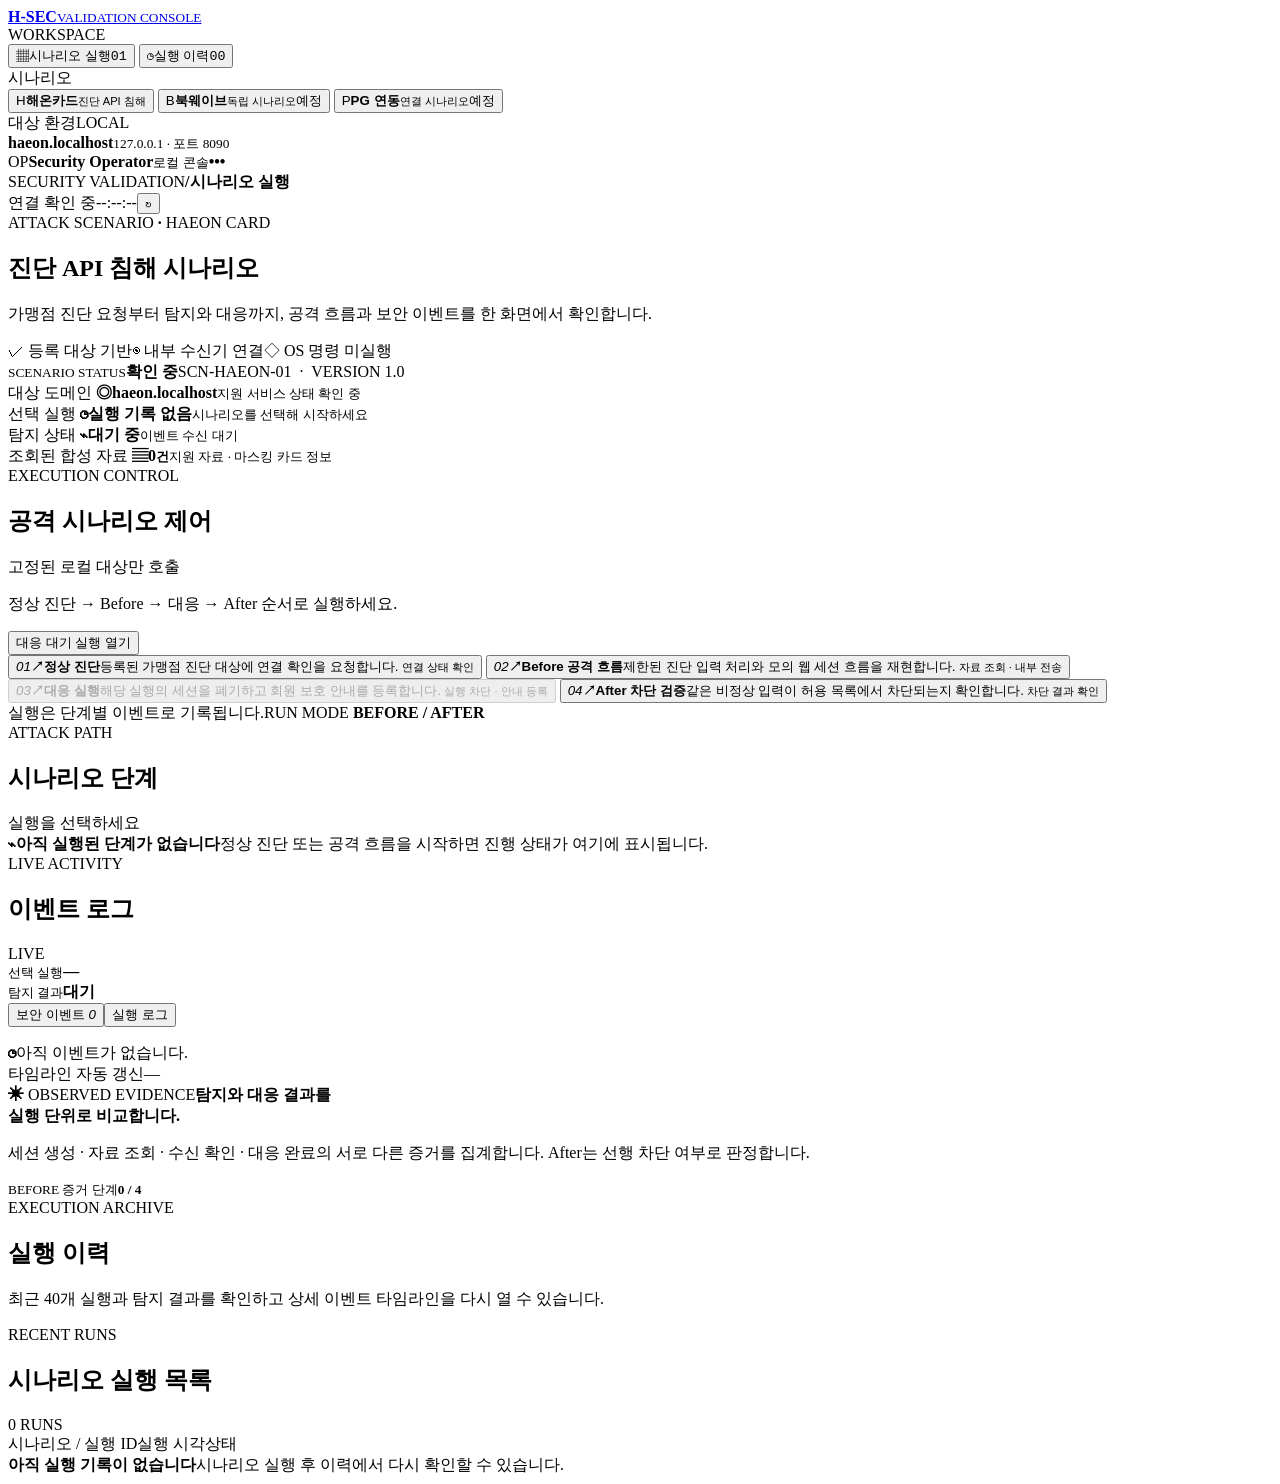
==== services/haeon-attack-console/www/index.html @ c0e7b939 "feat: add haeon attack scenario console" ====
<!doctype html>
<html lang="ko">
<head>
<meta charset="utf-8"><meta name="viewport" content="width=device-width,initial-scale=1">
<meta name="theme-color" content="#101820"><title>Security Validation Console | Haeon</title>
<link rel="stylesheet" href="/styles.css"><script src="/app.js" defer></script>
</head>
<body>
<div class="app-shell">
<aside class="sidebar">
  <a class="brand" href="/"><span class="brand-mark"><i></i><i></i><i></i></span><span><strong>H-SEC</strong><small>VALIDATION CONSOLE</small></span></a>
  <div class="side-label">WORKSPACE</div>
  <button class="nav-item active" data-view="overview" aria-label="시나리오 실행" title="시나리오 실행"><span class="nav-icon">▦</span><span>시나리오 실행</span><kbd>01</kbd></button>
  <button class="nav-item" data-view="history" aria-label="실행 이력" title="실행 이력"><span class="nav-icon">◷</span><span>실행 이력</span><kbd id="runCount">00</kbd></button>
  <div class="side-divider"></div>
  <div class="side-label">시나리오</div>
  <button class="scenario-item active" data-scenario="haeon" aria-label="해온카드 진단 API" title="해온카드 진단 API"><span class="scenario-symbol haeon">H</span><span class="scenario-copy"><strong>해온카드</strong><small>진단 API 침해</small></span><i class="live-dot"></i></button>
  <button class="scenario-item planned" data-scenario="bookwave" aria-label="북웨이브 독립 시나리오" title="북웨이브 독립 시나리오"><span class="scenario-symbol bookwave">B</span><span class="scenario-copy"><strong>북웨이브</strong><small>독립 시나리오</small></span><span class="planned-tag">예정</span></button>
  <button class="scenario-item planned" data-scenario="pg" aria-label="PG 연동 시나리오" title="PG 연동 시나리오"><span class="scenario-symbol pg">P</span><span class="scenario-copy"><strong>PG 연동</strong><small>연결 시나리오</small></span><span class="planned-tag">예정</span></button>
  <div class="sidebar-spacer"></div>
  <div class="target-card"><div class="target-head"><i></i>대상 환경<span>LOCAL</span></div><strong>haeon.localhost</strong><small>127.0.0.1 · 포트 8090</small></div>
  <div class="operator"><span class="operator-avatar">OP</span><span><strong>Security Operator</strong><small>로컬 콘솔</small></span><b>•••</b></div>
</aside>
<div class="main-shell">
<header class="topbar"><div class="crumbs"><span>SECURITY VALIDATION</span><b>/</b><strong id="topCrumb">시나리오 실행</strong></div><div class="top-actions"><span class="connection"><i></i><span id="connectionText">연결 확인 중</span></span><span class="vline"></span><span class="clock" id="clock">--:--:--</span><button id="refreshButton" class="refresh" aria-label="새로고침">↻</button></div></header>
<main id="overviewView" class="page-view">
<section class="hero"><div class="hero-grid"></div><div class="hero-copy"><div class="eyebrow"><i></i>ATTACK SCENARIO <b>·</b> HAEON CARD</div><h1>진단 API 침해 시나리오</h1><p>가맹점 진단 요청부터 탐지와 대응까지, 공격 흐름과 보안 이벤트를 한 화면에서 확인합니다.</p><div class="hero-meta"><span>✓ 등록 대상 기반</span><span>◉ 내부 수신기 연결</span><span>◇ OS 명령 미실행</span></div></div><div class="hero-side"><small>SCENARIO STATUS</small><strong id="targetReadiness">확인 중</strong><span>SCN-HAEON-01&nbsp; · &nbsp;VERSION 1.0</span></div></section>
<section class="metrics">
<article><label>대상 도메인 <b>◎</b></label><strong class="mono">haeon.localhost</strong><small id="targetConnection">지원 서비스 상태 확인 중</small></article>
<article><label>선택 실행 <b>◷</b></label><strong id="metricLastRun">실행 기록 없음</strong><small id="metricLastRunNote">시나리오를 선택해 시작하세요</small></article>
<article><label>탐지 상태 <b>⌁</b></label><strong id="metricDetection">대기 중</strong><small id="metricDetectionNote">이벤트 수신 대기</small></article>
<article class="metric-highlight"><label>조회된 합성 자료 <b>▤</b></label><strong><span id="metricRecords">0</span><small>건</small></strong><small>지원 자료 · 마스킹 카드 정보</small></article>
</section>
<div class="content-grid">
<div class="primary-column">
<section class="panel execution-panel"><div class="panel-heading"><div><label>EXECUTION CONTROL</label><h2>공격 시나리오 제어</h2></div><span class="secure-badge"><i></i> 고정된 로컬 대상만 호출</span></div>
<p id="executionHint" class="execution-hint" role="status">정상 진단 → Before → 대응 → After 순서로 실행하세요.</p><button id="pendingRunButton" class="pending-run hidden" type="button">대응 대기 실행 열기</button><div class="action-grid">
<button class="action-card baseline" data-run-mode="baseline"><span class="action-top"><i>01</i><b>↗</b></span><strong>정상 진단</strong><span>등록된 가맹점 진단 대상에 연결 확인을 요청합니다.</span><small><i></i> 연결 상태 확인</small></button>
<button class="action-card before" data-run-mode="before"><span class="action-top"><i>02</i><b>↗</b></span><strong>Before 공격 흐름</strong><span>제한된 진단 입력 처리와 모의 웹 세션 흐름을 재현합니다.</span><small><i></i> 자료 조회 · 내부 전송</small></button>
<button class="action-card respond" id="respondButton" disabled><span class="action-top"><i>03</i><b>↗</b></span><strong>대응 실행</strong><span>해당 실행의 세션을 폐기하고 회원 보호 안내를 등록합니다.</span><small><i></i> 실행 차단 · 안내 등록</small></button>
<button class="action-card after" data-run-mode="after"><span class="action-top"><i>04</i><b>↗</b></span><strong>After 차단 검증</strong><span>같은 비정상 입력이 허용 목록에서 차단되는지 확인합니다.</span><small><i></i> 차단 결과 확인</small></button>
</div><div class="execution-foot"><span><i></i> 실행은 단계별 이벤트로 기록됩니다.</span><span>RUN MODE <b>BEFORE / AFTER</b></span></div></section>
<section class="panel sequence-panel"><div class="panel-heading"><div><label>ATTACK PATH</label><h2>시나리오 단계</h2></div><span id="selectedRunLabel" class="run-label">실행을 선택하세요</span></div><div id="stageList" class="stage-list empty-state"><b class="empty-icon">⌁</b><strong>아직 실행된 단계가 없습니다</strong><span>정상 진단 또는 공격 흐름을 시작하면 진행 상태가 여기에 표시됩니다.</span></div></section>
</div>
<aside class="activity-column">
<section class="panel activity-panel"><div class="panel-heading"><div><label>LIVE ACTIVITY</label><h2>이벤트 로그</h2></div><span class="live-label"><i></i> LIVE</span></div>
<div class="activity-summary"><div><small>선택 실행</small><strong id="activityRunId">—</strong></div><div><small>탐지 결과</small><strong id="activityStatus">대기</strong></div></div>
<div class="tabs"><button class="activity-tab active" data-log-tab="events">보안 이벤트 <i id="eventCount">0</i></button><button class="activity-tab" data-log-tab="steps">실행 로그</button></div>
<p id="upstreamWarning" class="upstream-warning hidden" role="status"></p><div id="eventList" class="event-list empty-state"><b class="empty-icon">◷</b><span>아직 이벤트가 없습니다.</span></div><div id="stepLogList" class="event-list hidden"></div>
<footer><span><i></i> 타임라인 자동 갱신</span><span id="lastUpdated">—</span></footer></section>
<section class="panel detection-card"><label><b>✳</b> OBSERVED EVIDENCE</label><strong>탐지와 대응 결과를<br>실행 단위로 비교합니다.</strong><p>세션 생성 · 자료 조회 · 수신 확인 · 대응 완료의 서로 다른 증거를 집계합니다. After는 선행 차단 여부로 판정합니다.</p><div class="coverage-track"><i></i></div><small><span>BEFORE 증거 단계</span><b id="signalCount">0 / 4</b></small></section>
</aside></div>
</main>
<main id="historyView" class="page-view hidden"><section class="history-header"><div class="eyebrow"><i></i>EXECUTION ARCHIVE</div><h1>실행 이력</h1><p>최근 40개 실행과 탐지 결과를 확인하고 상세 이벤트 타임라인을 다시 열 수 있습니다.</p></section><section class="panel history-panel"><div class="panel-heading"><div><label>RECENT RUNS</label><h2>시나리오 실행 목록</h2></div><span id="historyCount" class="run-label">0 RUNS</span></div><div class="history-table-head"><span>시나리오 / 실행 ID</span><span>실행 시각</span><span>상태</span><span></span></div><div id="historyList" class="history-list empty-state"><strong>아직 실행 기록이 없습니다</strong><span>시나리오 실행 후 이력에서 다시 확인할 수 있습니다.</span></div></section></main>
</div></div>
<div id="toast" class="toast" role="status"></div></body></html>
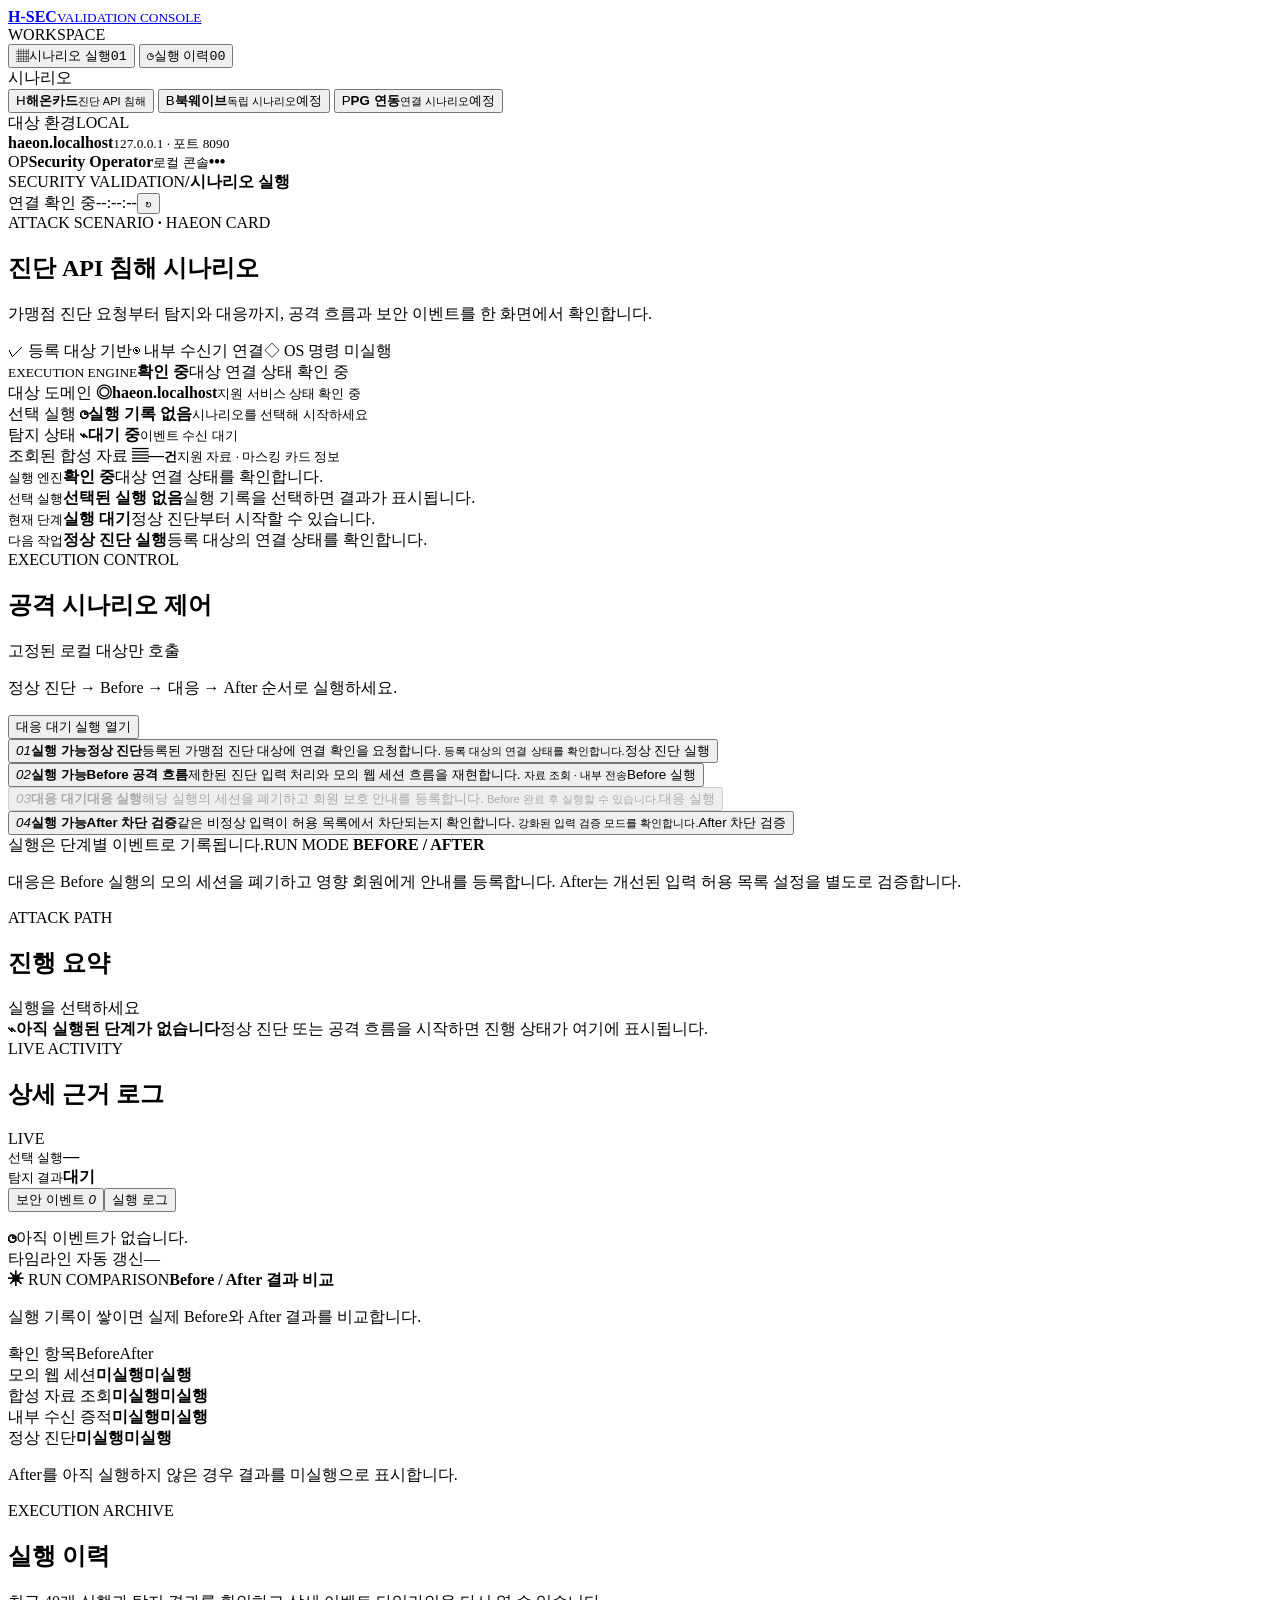
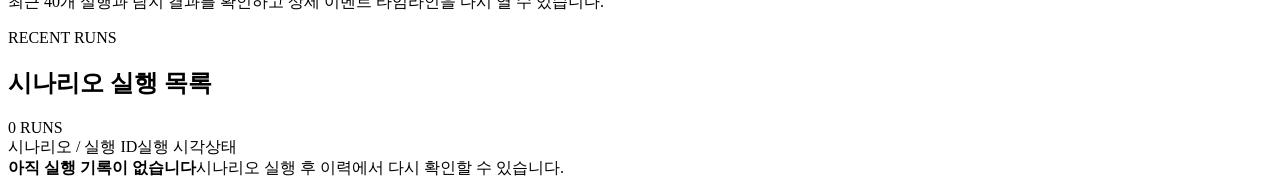
==== commit c155e863: "feat: refine haeon merchant and scenario console UX" ====
--- a/services/haeon-attack-console/www/index.html
+++ b/services/haeon-attack-console/www/index.html
@@ -24,33 +24,39 @@
 <div class="main-shell">
 <header class="topbar"><div class="crumbs"><span>SECURITY VALIDATION</span><b>/</b><strong id="topCrumb">시나리오 실행</strong></div><div class="top-actions"><span class="connection"><i></i><span id="connectionText">연결 확인 중</span></span><span class="vline"></span><span class="clock" id="clock">--:--:--</span><button id="refreshButton" class="refresh" aria-label="새로고침">↻</button></div></header>
 <main id="overviewView" class="page-view">
-<section class="hero"><div class="hero-grid"></div><div class="hero-copy"><div class="eyebrow"><i></i>ATTACK SCENARIO <b>·</b> HAEON CARD</div><h1>진단 API 침해 시나리오</h1><p>가맹점 진단 요청부터 탐지와 대응까지, 공격 흐름과 보안 이벤트를 한 화면에서 확인합니다.</p><div class="hero-meta"><span>✓ 등록 대상 기반</span><span>◉ 내부 수신기 연결</span><span>◇ OS 명령 미실행</span></div></div><div class="hero-side"><small>SCENARIO STATUS</small><strong id="targetReadiness">확인 중</strong><span>SCN-HAEON-01&nbsp; · &nbsp;VERSION 1.0</span></div></section>
+<section class="hero"><div class="hero-grid"></div><div class="hero-copy"><div class="eyebrow"><i></i>ATTACK SCENARIO <b>·</b> HAEON CARD</div><h1>진단 API 침해 시나리오</h1><p>가맹점 진단 요청부터 탐지와 대응까지, 공격 흐름과 보안 이벤트를 한 화면에서 확인합니다.</p><div class="hero-meta"><span>✓ 등록 대상 기반</span><span>◉ 내부 수신기 연결</span><span>◇ OS 명령 미실행</span></div></div><div class="hero-side"><small>EXECUTION ENGINE</small><strong id="targetReadiness" role="status">확인 중</strong><span id="engineSummary">대상 연결 상태 확인 중</span></div></section>
 <section class="metrics">
 <article><label>대상 도메인 <b>◎</b></label><strong class="mono">haeon.localhost</strong><small id="targetConnection">지원 서비스 상태 확인 중</small></article>
 <article><label>선택 실행 <b>◷</b></label><strong id="metricLastRun">실행 기록 없음</strong><small id="metricLastRunNote">시나리오를 선택해 시작하세요</small></article>
 <article><label>탐지 상태 <b>⌁</b></label><strong id="metricDetection">대기 중</strong><small id="metricDetectionNote">이벤트 수신 대기</small></article>
-<article class="metric-highlight"><label>조회된 합성 자료 <b>▤</b></label><strong><span id="metricRecords">0</span><small>건</small></strong><small>지원 자료 · 마스킹 카드 정보</small></article>
+<article class="metric-highlight"><label>조회된 합성 자료 <b>▤</b></label><strong><span id="metricRecords">—</span><small id="metricRecordsUnit">건</small></strong><small>지원 자료 · 마스킹 카드 정보</small></article>
+</section>
+<section class="run-context" aria-label="현재 실행 상태">
+<article><small>실행 엔진</small><strong id="engineState">확인 중</strong><span id="engineStateNote">대상 연결 상태를 확인합니다.</span></article>
+<article><small>선택 실행</small><strong id="selectedRunState">선택된 실행 없음</strong><span id="selectedRunStateNote">실행 기록을 선택하면 결과가 표시됩니다.</span></article>
+<article><small>현재 단계</small><strong id="currentPhase">실행 대기</strong><span id="currentPhaseNote">정상 진단부터 시작할 수 있습니다.</span></article>
+<article><small>다음 작업</small><strong id="nextAction">정상 진단 실행</strong><span id="nextActionNote">등록 대상의 연결 상태를 확인합니다.</span></article>
 </section>
 <div class="content-grid">
 <div class="primary-column">
 <section class="panel execution-panel"><div class="panel-heading"><div><label>EXECUTION CONTROL</label><h2>공격 시나리오 제어</h2></div><span class="secure-badge"><i></i> 고정된 로컬 대상만 호출</span></div>
 <p id="executionHint" class="execution-hint" role="status">정상 진단 → Before → 대응 → After 순서로 실행하세요.</p><button id="pendingRunButton" class="pending-run hidden" type="button">대응 대기 실행 열기</button><div class="action-grid">
-<button class="action-card baseline" data-run-mode="baseline"><span class="action-top"><i>01</i><b>↗</b></span><strong>정상 진단</strong><span>등록된 가맹점 진단 대상에 연결 확인을 요청합니다.</span><small><i></i> 연결 상태 확인</small></button>
-<button class="action-card before" data-run-mode="before"><span class="action-top"><i>02</i><b>↗</b></span><strong>Before 공격 흐름</strong><span>제한된 진단 입력 처리와 모의 웹 세션 흐름을 재현합니다.</span><small><i></i> 자료 조회 · 내부 전송</small></button>
-<button class="action-card respond" id="respondButton" disabled><span class="action-top"><i>03</i><b>↗</b></span><strong>대응 실행</strong><span>해당 실행의 세션을 폐기하고 회원 보호 안내를 등록합니다.</span><small><i></i> 실행 차단 · 안내 등록</small></button>
-<button class="action-card after" data-run-mode="after"><span class="action-top"><i>04</i><b>↗</b></span><strong>After 차단 검증</strong><span>같은 비정상 입력이 허용 목록에서 차단되는지 확인합니다.</span><small><i></i> 차단 결과 확인</small></button>
-</div><div class="execution-foot"><span><i></i> 실행은 단계별 이벤트로 기록됩니다.</span><span>RUN MODE <b>BEFORE / AFTER</b></span></div></section>
-<section class="panel sequence-panel"><div class="panel-heading"><div><label>ATTACK PATH</label><h2>시나리오 단계</h2></div><span id="selectedRunLabel" class="run-label">실행을 선택하세요</span></div><div id="stageList" class="stage-list empty-state"><b class="empty-icon">⌁</b><strong>아직 실행된 단계가 없습니다</strong><span>정상 진단 또는 공격 흐름을 시작하면 진행 상태가 여기에 표시됩니다.</span></div></section>
+<button class="action-card baseline" data-run-mode="baseline"><span class="action-top"><i>01</i><b id="actionStatusBaseline">실행 가능</b></span><strong>정상 진단</strong><span class="action-description">등록된 가맹점 진단 대상에 연결 확인을 요청합니다.</span><small id="actionReasonBaseline"><i></i> 등록 대상의 연결 상태를 확인합니다.</small><span id="actionCtaBaseline" class="action-cta">정상 진단 실행</span></button>
+<button class="action-card before" data-run-mode="before"><span class="action-top"><i>02</i><b id="actionStatusBefore">실행 가능</b></span><strong>Before 공격 흐름</strong><span class="action-description">제한된 진단 입력 처리와 모의 웹 세션 흐름을 재현합니다.</span><small id="actionReasonBefore"><i></i> 자료 조회 · 내부 전송</small><span id="actionCtaBefore" class="action-cta">Before 실행</span></button>
+<button class="action-card respond" id="respondButton" disabled><span class="action-top"><i>03</i><b id="actionStatusRespond">대응 대기</b></span><strong>대응 실행</strong><span class="action-description">해당 실행의 세션을 폐기하고 회원 보호 안내를 등록합니다.</span><small id="actionReasonRespond"><i></i> Before 완료 후 실행할 수 있습니다.</small><span id="actionCtaRespond" class="action-cta">대응 실행</span></button>
+<button class="action-card after" data-run-mode="after"><span class="action-top"><i>04</i><b id="actionStatusAfter">실행 가능</b></span><strong>After 차단 검증</strong><span class="action-description">같은 비정상 입력이 허용 목록에서 차단되는지 확인합니다.</span><small id="actionReasonAfter"><i></i> 강화된 입력 검증 모드를 확인합니다.</small><span id="actionCtaAfter" class="action-cta">After 차단 검증</span></button>
+</div><div class="execution-foot"><span><i></i> 실행은 단계별 이벤트로 기록됩니다.</span><span>RUN MODE <b>BEFORE / AFTER</b></span></div><p class="policy-note">대응은 Before 실행의 모의 세션을 폐기하고 영향 회원에게 안내를 등록합니다. After는 개선된 입력 허용 목록 설정을 별도로 검증합니다.</p></section>
+<section class="panel sequence-panel"><div class="panel-heading"><div><label>ATTACK PATH</label><h2>진행 요약</h2></div><span id="selectedRunLabel" class="run-label">실행을 선택하세요</span></div><div id="stageList" class="stage-list empty-state" role="list"><b class="empty-icon">⌁</b><strong>아직 실행된 단계가 없습니다</strong><span>정상 진단 또는 공격 흐름을 시작하면 진행 상태가 여기에 표시됩니다.</span></div></section>
 </div>
 <aside class="activity-column">
-<section class="panel activity-panel"><div class="panel-heading"><div><label>LIVE ACTIVITY</label><h2>이벤트 로그</h2></div><span class="live-label"><i></i> LIVE</span></div>
+<section class="panel activity-panel"><div class="panel-heading"><div><label>LIVE ACTIVITY</label><h2>상세 근거 로그</h2></div><span class="live-label"><i></i> LIVE</span></div>
 <div class="activity-summary"><div><small>선택 실행</small><strong id="activityRunId">—</strong></div><div><small>탐지 결과</small><strong id="activityStatus">대기</strong></div></div>
 <div class="tabs"><button class="activity-tab active" data-log-tab="events">보안 이벤트 <i id="eventCount">0</i></button><button class="activity-tab" data-log-tab="steps">실행 로그</button></div>
-<p id="upstreamWarning" class="upstream-warning hidden" role="status"></p><div id="eventList" class="event-list empty-state"><b class="empty-icon">◷</b><span>아직 이벤트가 없습니다.</span></div><div id="stepLogList" class="event-list hidden"></div>
+<p id="upstreamWarning" class="upstream-warning hidden" role="status"></p><div id="eventList" class="event-list empty-state" role="log" aria-live="polite"><b class="empty-icon">◷</b><span>아직 이벤트가 없습니다.</span></div><div id="stepLogList" class="event-list hidden" role="log" aria-live="polite"></div>
 <footer><span><i></i> 타임라인 자동 갱신</span><span id="lastUpdated">—</span></footer></section>
-<section class="panel detection-card"><label><b>✳</b> OBSERVED EVIDENCE</label><strong>탐지와 대응 결과를<br>실행 단위로 비교합니다.</strong><p>세션 생성 · 자료 조회 · 수신 확인 · 대응 완료의 서로 다른 증거를 집계합니다. After는 선행 차단 여부로 판정합니다.</p><div class="coverage-track"><i></i></div><small><span>BEFORE 증거 단계</span><b id="signalCount">0 / 4</b></small></section>
+<section class="panel comparison-card" aria-labelledby="comparisonTitle"><label><b>✳</b> RUN COMPARISON</label><strong id="comparisonTitle">Before / After 결과 비교</strong><p id="comparisonSummary">실행 기록이 쌓이면 실제 Before와 After 결과를 비교합니다.</p><div class="comparison-table" role="table" aria-label="Before와 After 결과 비교"><div class="comparison-row comparison-head" role="row"><span role="columnheader">확인 항목</span><span role="columnheader">Before</span><span role="columnheader">After</span></div><div class="comparison-row" role="row"><span role="rowheader">모의 웹 세션</span><strong id="comparisonSessionBefore">미실행</strong><strong id="comparisonSessionAfter">미실행</strong></div><div class="comparison-row" role="row"><span role="rowheader">합성 자료 조회</span><strong id="comparisonRecordsBefore">미실행</strong><strong id="comparisonRecordsAfter">미실행</strong></div><div class="comparison-row" role="row"><span role="rowheader">내부 수신 증적</span><strong id="comparisonReceiverBefore">미실행</strong><strong id="comparisonReceiverAfter">미실행</strong></div><div class="comparison-row" role="row"><span role="rowheader">정상 진단</span><strong id="comparisonBaselineBefore">미실행</strong><strong id="comparisonBaselineAfter">미실행</strong></div></div><p id="comparisonNote" class="comparison-note">After를 아직 실행하지 않은 경우 결과를 미실행으로 표시합니다.</p></section>
 </aside></div>
 </main>
 <main id="historyView" class="page-view hidden"><section class="history-header"><div class="eyebrow"><i></i>EXECUTION ARCHIVE</div><h1>실행 이력</h1><p>최근 40개 실행과 탐지 결과를 확인하고 상세 이벤트 타임라인을 다시 열 수 있습니다.</p></section><section class="panel history-panel"><div class="panel-heading"><div><label>RECENT RUNS</label><h2>시나리오 실행 목록</h2></div><span id="historyCount" class="run-label">0 RUNS</span></div><div class="history-table-head"><span>시나리오 / 실행 ID</span><span>실행 시각</span><span>상태</span><span></span></div><div id="historyList" class="history-list empty-state"><strong>아직 실행 기록이 없습니다</strong><span>시나리오 실행 후 이력에서 다시 확인할 수 있습니다.</span></div></section></main>
 </div></div>
-<div id="toast" class="toast" role="status"></div></body></html>+<div id="toast" class="toast" role="status"></div></body></html>
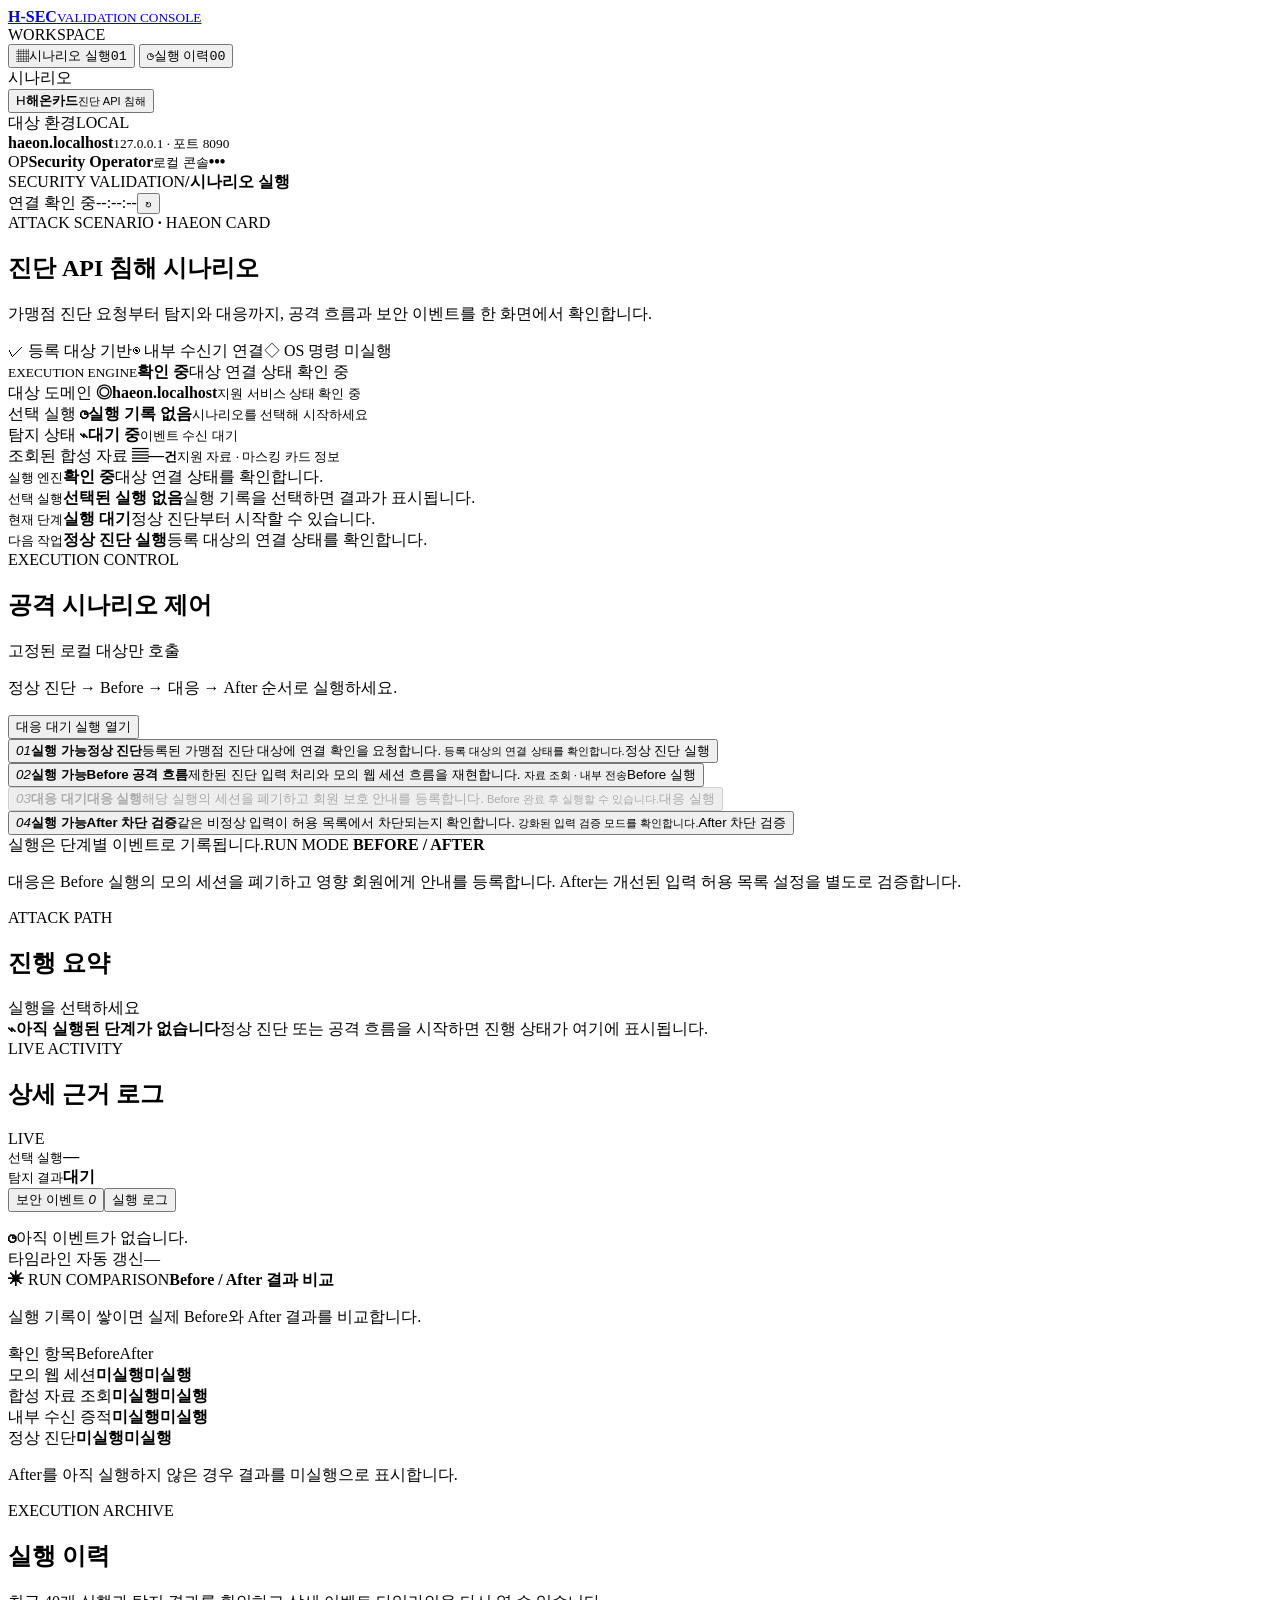
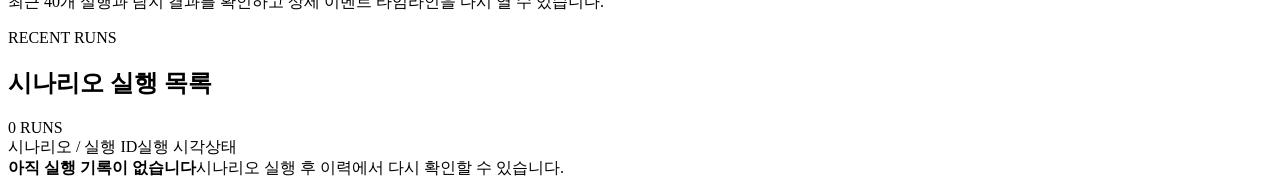
==== commit b56f0520: "Polish Haeon attack console presentation layout" ====
--- a/services/haeon-attack-console/www/index.html
+++ b/services/haeon-attack-console/www/index.html
@@ -3,7 +3,7 @@
 <head>
 <meta charset="utf-8"><meta name="viewport" content="width=device-width,initial-scale=1">
 <meta name="theme-color" content="#101820"><title>Security Validation Console | Haeon</title>
-<link rel="stylesheet" href="/styles.css"><script src="/app.js" defer></script>
+<link rel="stylesheet" href="/styles.css?v=20260928-ux4"><script src="/app.js?v=20260928-ux4" defer></script>
 </head>
 <body>
 <div class="app-shell">
@@ -15,8 +15,6 @@
   <div class="side-divider"></div>
   <div class="side-label">시나리오</div>
   <button class="scenario-item active" data-scenario="haeon" aria-label="해온카드 진단 API" title="해온카드 진단 API"><span class="scenario-symbol haeon">H</span><span class="scenario-copy"><strong>해온카드</strong><small>진단 API 침해</small></span><i class="live-dot"></i></button>
-  <button class="scenario-item planned" data-scenario="bookwave" aria-label="북웨이브 독립 시나리오" title="북웨이브 독립 시나리오"><span class="scenario-symbol bookwave">B</span><span class="scenario-copy"><strong>북웨이브</strong><small>독립 시나리오</small></span><span class="planned-tag">예정</span></button>
-  <button class="scenario-item planned" data-scenario="pg" aria-label="PG 연동 시나리오" title="PG 연동 시나리오"><span class="scenario-symbol pg">P</span><span class="scenario-copy"><strong>PG 연동</strong><small>연결 시나리오</small></span><span class="planned-tag">예정</span></button>
   <div class="sidebar-spacer"></div>
   <div class="target-card"><div class="target-head"><i></i>대상 환경<span>LOCAL</span></div><strong>haeon.localhost</strong><small>127.0.0.1 · 포트 8090</small></div>
   <div class="operator"><span class="operator-avatar">OP</span><span><strong>Security Operator</strong><small>로컬 콘솔</small></span><b>•••</b></div>
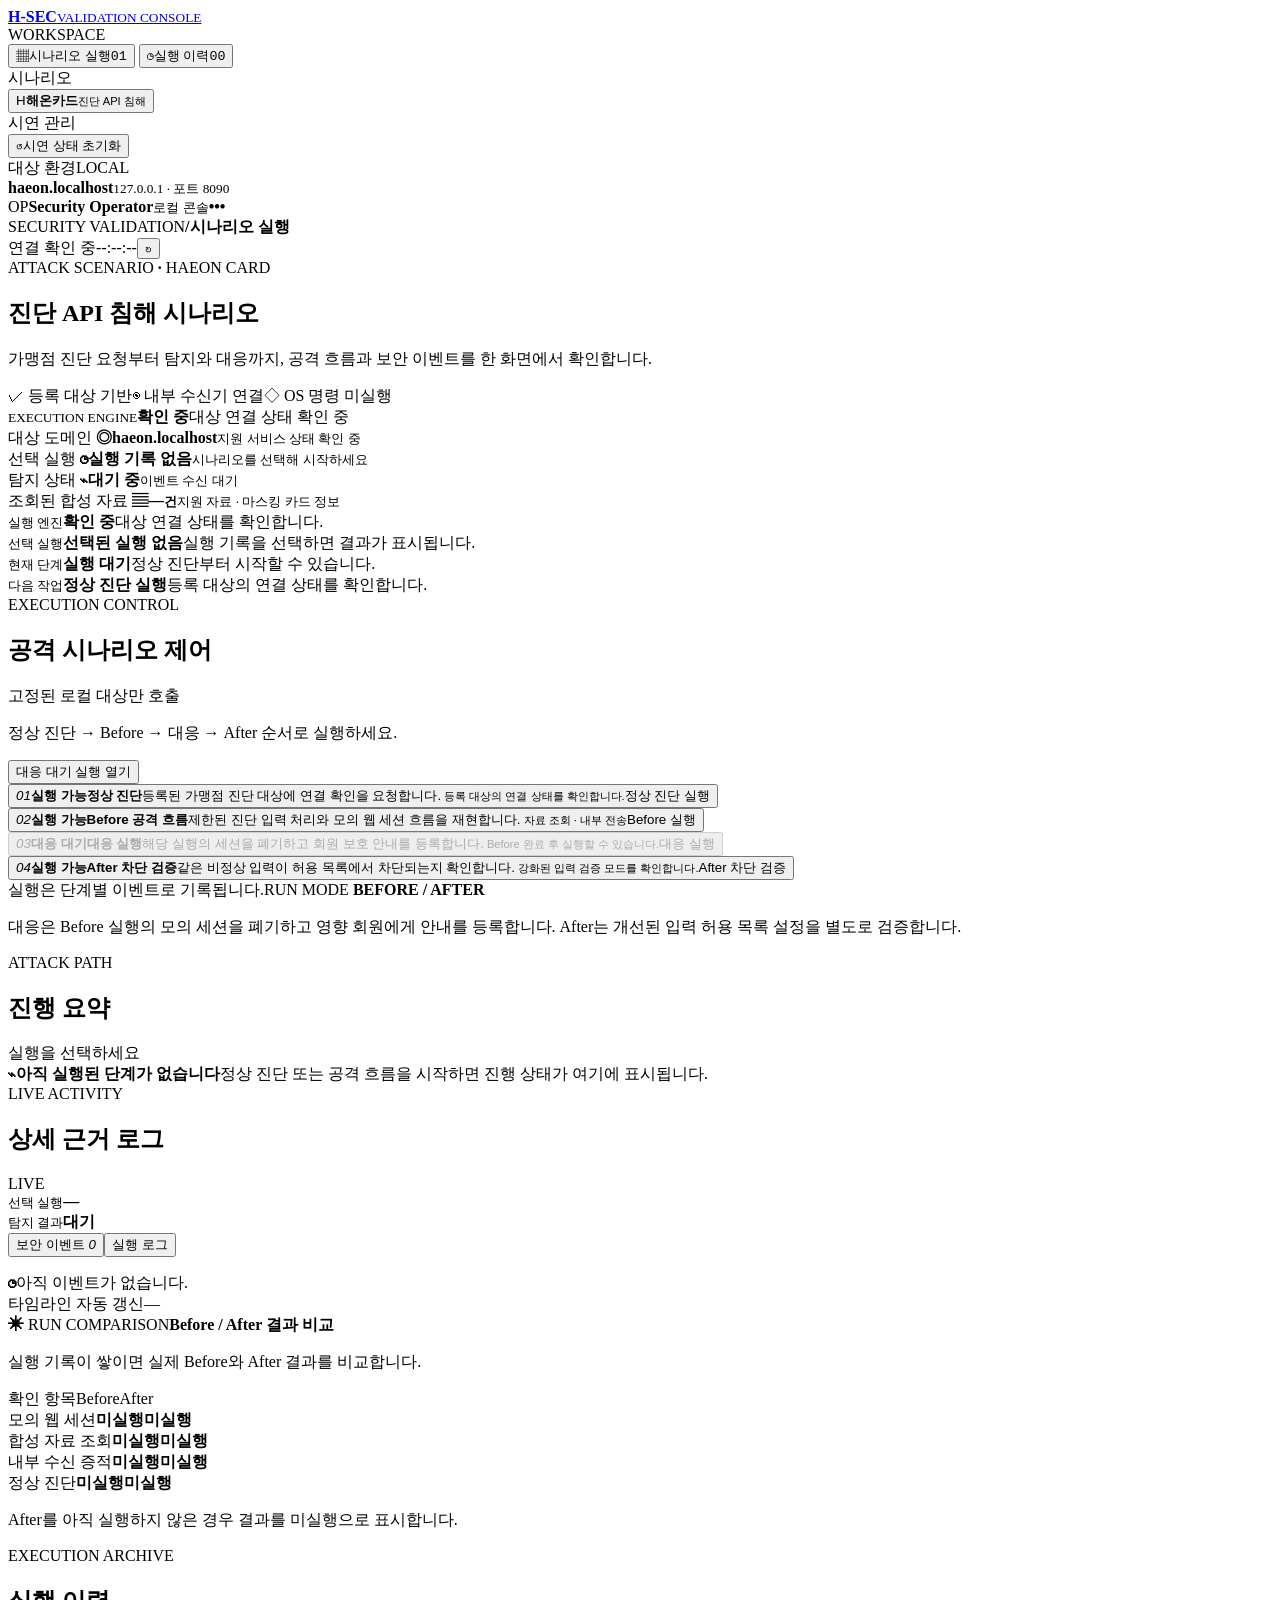
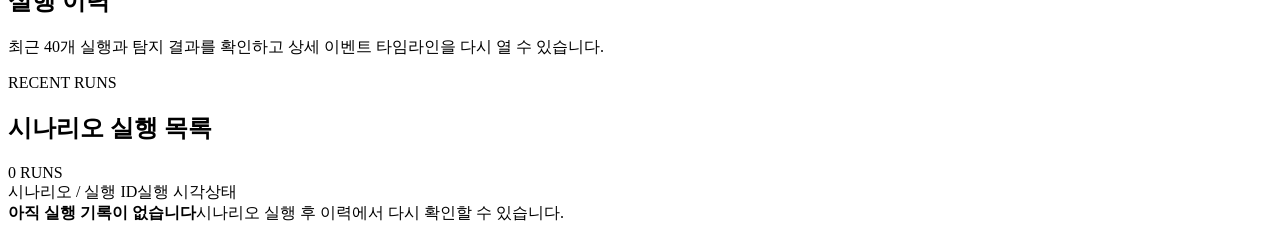
==== commit a635d329: "Add Haeon demo reset control" ====
--- a/services/haeon-attack-console/www/index.html
+++ b/services/haeon-attack-console/www/index.html
@@ -3,7 +3,7 @@
 <head>
 <meta charset="utf-8"><meta name="viewport" content="width=device-width,initial-scale=1">
 <meta name="theme-color" content="#101820"><title>Security Validation Console | Haeon</title>
-<link rel="stylesheet" href="/styles.css?v=20260928-ux4"><script src="/app.js?v=20260928-ux4" defer></script>
+<link rel="stylesheet" href="/styles.css?v=20260928-reset2"><script src="/app.js?v=20260928-reset2" defer></script>
 </head>
 <body>
 <div class="app-shell">
@@ -15,6 +15,7 @@
   <div class="side-divider"></div>
   <div class="side-label">시나리오</div>
   <button class="scenario-item active" data-scenario="haeon" aria-label="해온카드 진단 API" title="해온카드 진단 API"><span class="scenario-symbol haeon">H</span><span class="scenario-copy"><strong>해온카드</strong><small>진단 API 침해</small></span><i class="live-dot"></i></button>
+  <div class="sidebar-reset-group"><div class="side-label">시연 관리</div><button id="resetDemoButton" class="sidebar-reset" type="button" aria-label="시연 상태 초기화" title="콘솔 이력과 실습 상태 초기화 · 보관 증거 유지"><span class="nav-icon" aria-hidden="true">↺</span><span class="sidebar-reset-label">시연 상태 초기화</span></button></div>
   <div class="sidebar-spacer"></div>
   <div class="target-card"><div class="target-head"><i></i>대상 환경<span>LOCAL</span></div><strong>haeon.localhost</strong><small>127.0.0.1 · 포트 8090</small></div>
   <div class="operator"><span class="operator-avatar">OP</span><span><strong>Security Operator</strong><small>로컬 콘솔</small></span><b>•••</b></div>
@@ -57,4 +58,5 @@
 </main>
 <main id="historyView" class="page-view hidden"><section class="history-header"><div class="eyebrow"><i></i>EXECUTION ARCHIVE</div><h1>실행 이력</h1><p>최근 40개 실행과 탐지 결과를 확인하고 상세 이벤트 타임라인을 다시 열 수 있습니다.</p></section><section class="panel history-panel"><div class="panel-heading"><div><label>RECENT RUNS</label><h2>시나리오 실행 목록</h2></div><span id="historyCount" class="run-label">0 RUNS</span></div><div class="history-table-head"><span>시나리오 / 실행 ID</span><span>실행 시각</span><span>상태</span><span></span></div><div id="historyList" class="history-list empty-state"><strong>아직 실행 기록이 없습니다</strong><span>시나리오 실행 후 이력에서 다시 확인할 수 있습니다.</span></div></section></main>
 </div></div>
+<dialog id="resetDemoDialog" class="reset-dialog" aria-labelledby="resetDemoTitle" aria-describedby="resetDemoDescription"><div class="reset-dialog-head"><span aria-hidden="true">↺</span><div><small>DEMO RESET</small><h2 id="resetDemoTitle">시연 상태를 초기화할까요?</h2></div></div><p id="resetDemoDescription">콘솔 실행 이력, 실습 실행·이벤트·모의 세션, 회원 보호 안내가 삭제됩니다. 가맹점 로그인 세션도 만료됩니다.</p><p class="reset-dialog-preserved">보관된 <code>evidence/runs/</code> 파일과 정상 결제 데이터는 유지됩니다.</p><p id="resetDemoError" class="reset-dialog-error" role="alert"></p><div class="reset-dialog-actions"><button id="cancelResetButton" type="button">취소</button><button id="confirmResetButton" type="button">시연 상태 초기화</button></div></dialog>
 <div id="toast" class="toast" role="status"></div></body></html>
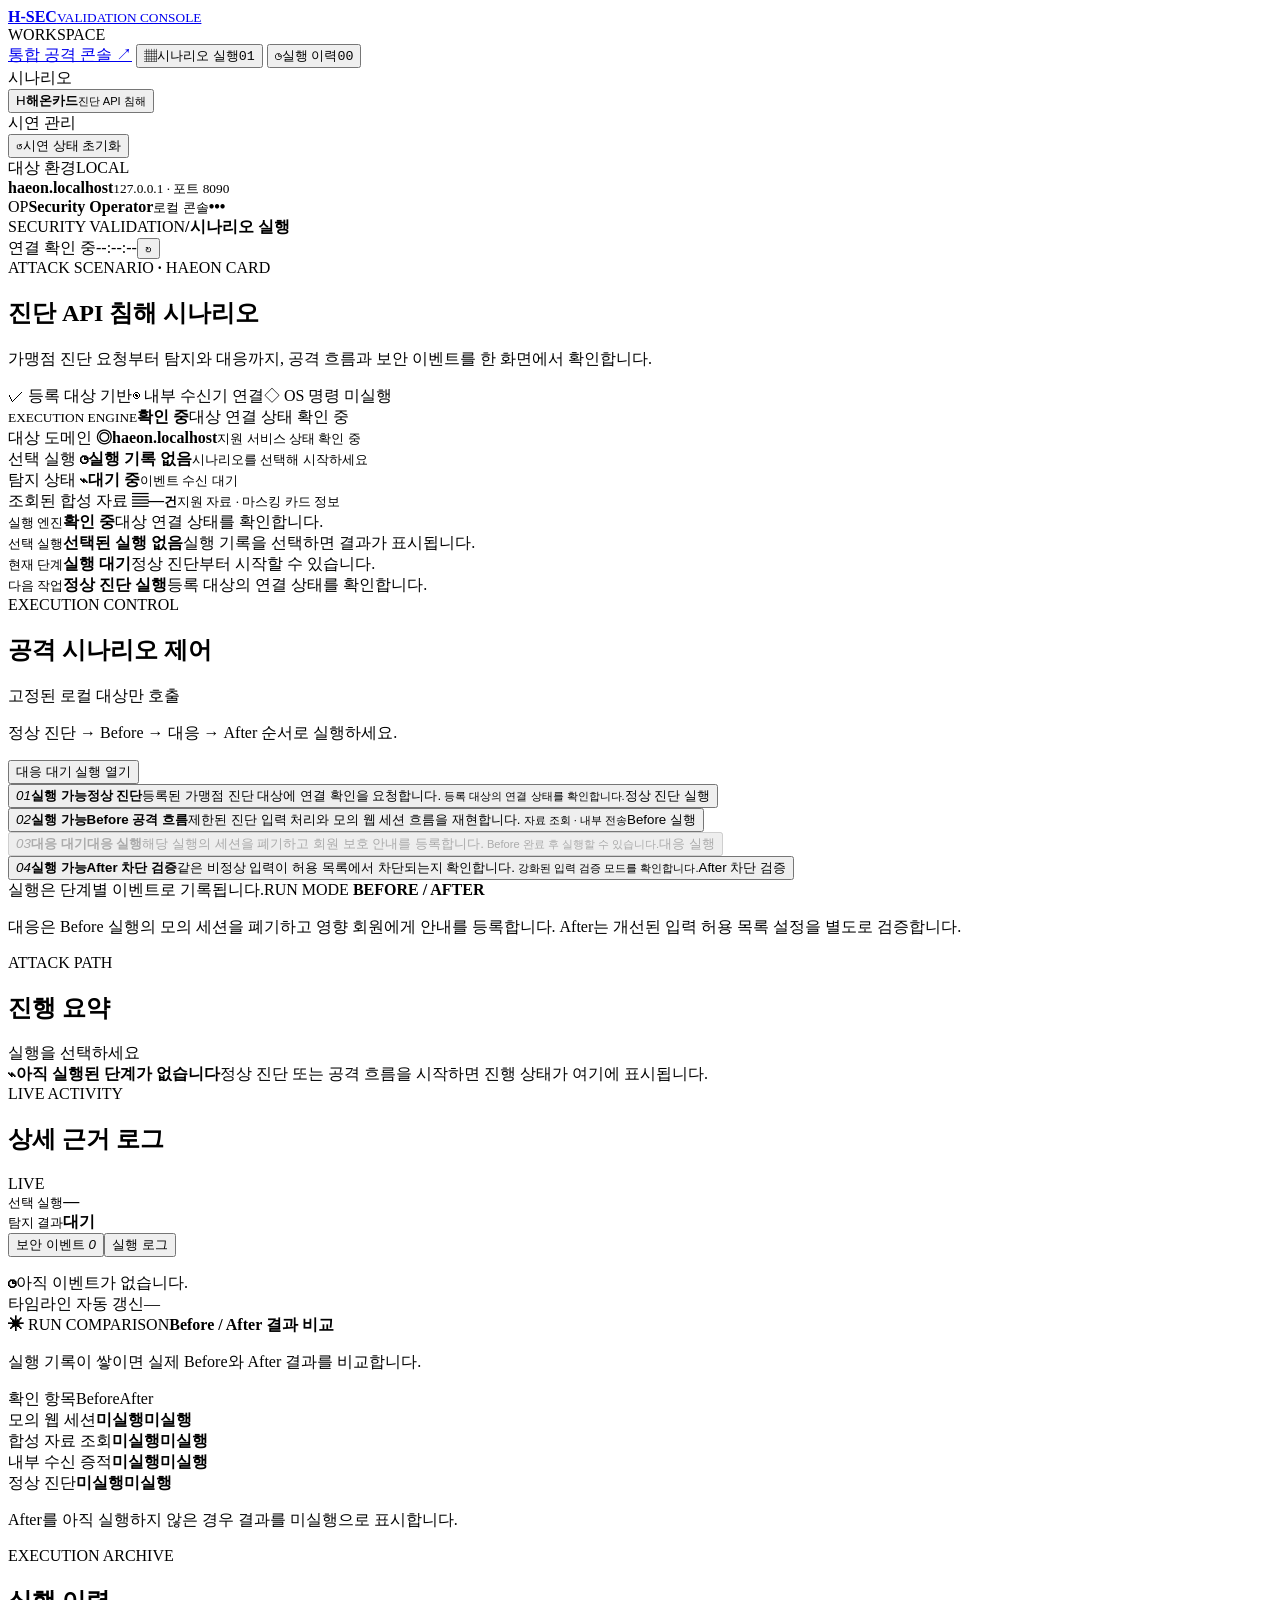
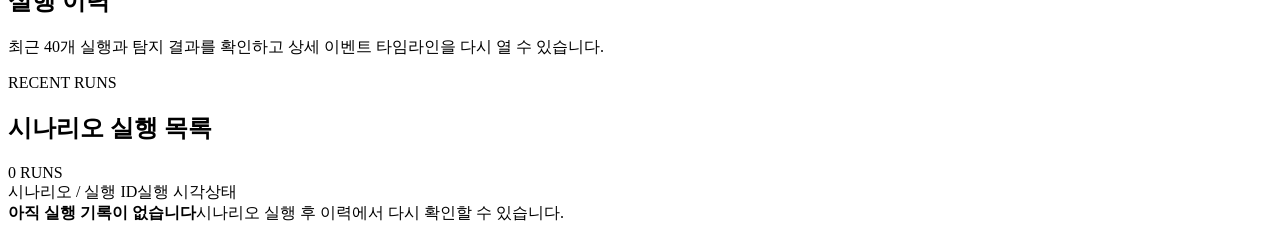
==== commit e10af5d8: "Finalize Haeon filming console and isolated CARD-03 lab" ====
--- a/services/haeon-attack-console/www/index.html
+++ b/services/haeon-attack-console/www/index.html
@@ -10,6 +10,7 @@
 <aside class="sidebar">
   <a class="brand" href="/"><span class="brand-mark"><i></i><i></i><i></i></span><span><strong>H-SEC</strong><small>VALIDATION CONSOLE</small></span></a>
   <div class="side-label">WORKSPACE</div>
+  <a class="nav-item" href="/filming.html">통합 공격 콘솔 ↗</a>
   <button class="nav-item active" data-view="overview" aria-label="시나리오 실행" title="시나리오 실행"><span class="nav-icon">▦</span><span>시나리오 실행</span><kbd>01</kbd></button>
   <button class="nav-item" data-view="history" aria-label="실행 이력" title="실행 이력"><span class="nav-icon">◷</span><span>실행 이력</span><kbd id="runCount">00</kbd></button>
   <div class="side-divider"></div>
